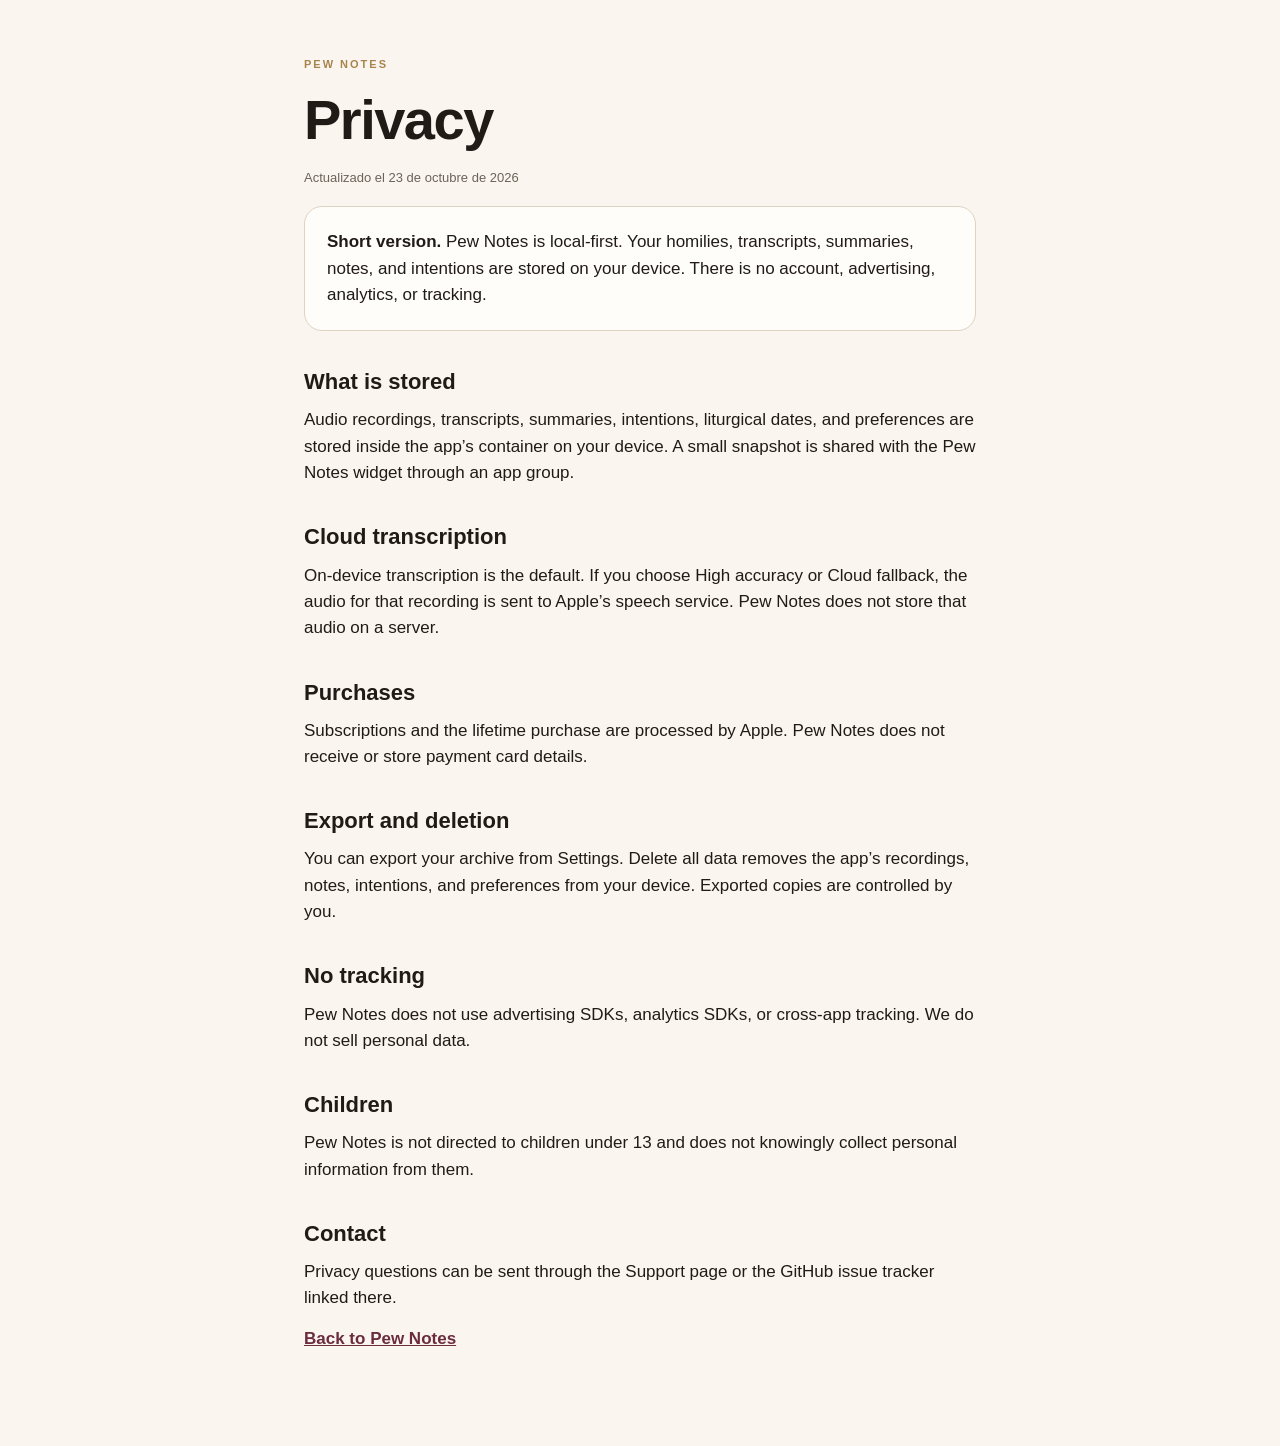
==== privacy-es.html @ 2812076c "Add Pew Notes support, privacy, and terms pages" ====
<!doctype html>
<html lang="es">
<head><meta charset="utf-8"><meta name="viewport" content="width=device-width,initial-scale=1"><title>Privacy — Pew Notes</title><link rel="stylesheet" href="styles.css"></head>
<body><main>
<p class="eyebrow">PEW NOTES</p><h1>Privacy</h1><p class="updated">Actualizado el 23 de octubre de 2026</p>
<div class="card"><strong>Short version.</strong> Pew Notes is local-first. Your homilies, transcripts, summaries, notes, and intentions are stored on your device. There is no account, advertising, analytics, or tracking.</div>
<h2>What is stored</h2>
<p>Audio recordings, transcripts, summaries, intentions, liturgical dates, and preferences are stored inside the app’s container on your device. A small snapshot is shared with the Pew Notes widget through an app group.</p>
<h2>Cloud transcription</h2>
<p>On-device transcription is the default. If you choose High accuracy or Cloud fallback, the audio for that recording is sent to Apple’s speech service. Pew Notes does not store that audio on a server.</p>
<h2>Purchases</h2>
<p>Subscriptions and the lifetime purchase are processed by Apple. Pew Notes does not receive or store payment card details.</p>
<h2>Export and deletion</h2>
<p>You can export your archive from Settings. Delete all data removes the app’s recordings, notes, intentions, and preferences from your device. Exported copies are controlled by you.</p>
<h2>No tracking</h2>
<p>Pew Notes does not use advertising SDKs, analytics SDKs, or cross-app tracking. We do not sell personal data.</p>
<h2>Children</h2>
<p>Pew Notes is not directed to children under 13 and does not knowingly collect personal information from them.</p>
<h2>Contact</h2>
<p>Privacy questions can be sent through the Support page or the GitHub issue tracker linked there.</p>
<p><a href="index.html">Back to Pew Notes</a></p>
</main></body></html>
---- styles.css ----
:root { color-scheme: light; --paper:#faf6ef; --ink:#211b17; --muted:#6c6259; --wine:#6b2c3e; --gold:#a9834e; --line:#ded2c0; }
* { box-sizing:border-box; }
body { margin:0; background:var(--paper); color:var(--ink); font:17px/1.55 -apple-system,BlinkMacSystemFont,"Segoe UI",sans-serif; }
main { max-width:720px; margin:0 auto; padding:56px 24px 80px; }
.eyebrow { font-size:11px; letter-spacing:2px; font-weight:700; color:var(--gold); margin:0 0 18px; }
h1 { font-size:clamp(34px,6vw,56px); line-height:1.02; letter-spacing:-1.5px; margin:0 0 20px; }
h2 { font-size:22px; margin:34px 0 8px; }
p { margin:0 0 14px; }
.lead { font-size:20px; color:var(--muted); max-width:560px; }
nav { display:flex; gap:20px; margin:30px 0 36px; flex-wrap:wrap; }
a { color:var(--wine); font-weight:600; }
.small, .updated { color:var(--muted); font-size:13px; }
.card { border:1px solid var(--line); border-radius:18px; padding:22px; background:#fffdf9; margin:18px 0; }
ul { padding-left:22px; }
li { margin:8px 0; }
hr { border:0; border-top:1px solid var(--line); margin:30px 0; }
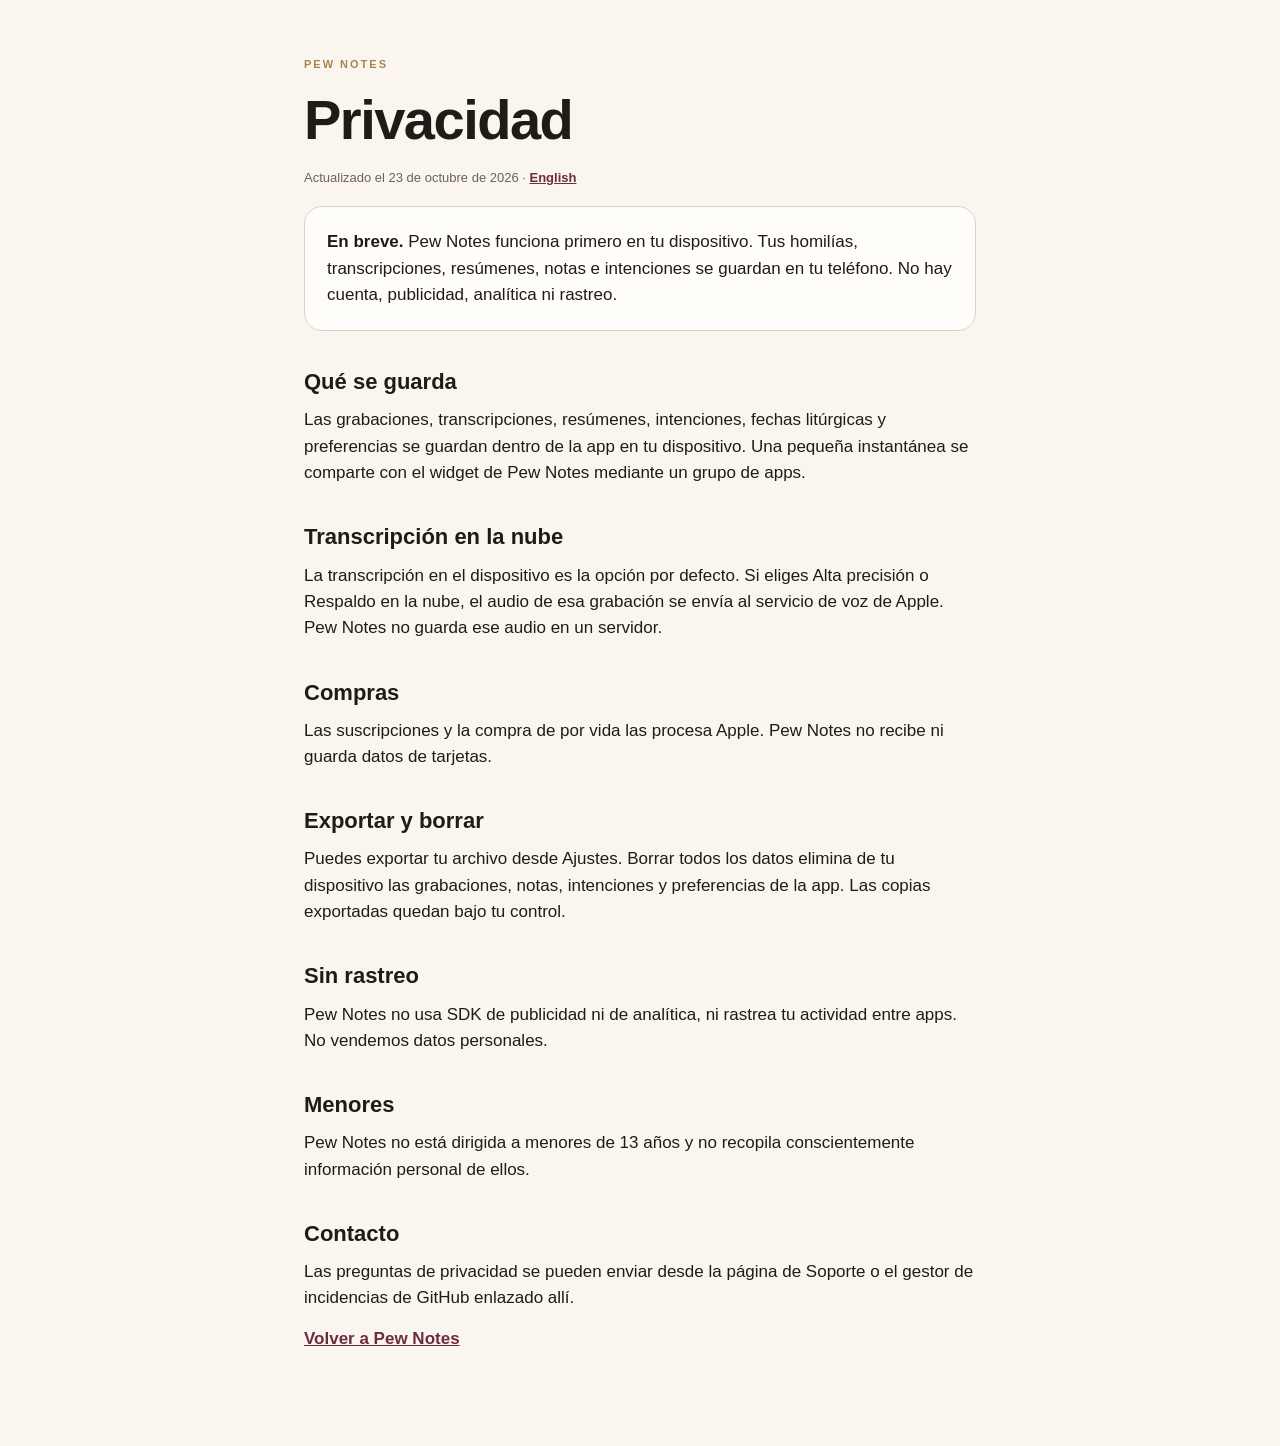
==== commit af07645c: "Add Spanish privacy and terms pages" ====
--- a/privacy-es.html
+++ b/privacy-es.html
@@ -1,22 +1,22 @@
 <!doctype html>
 <html lang="es">
-<head><meta charset="utf-8"><meta name="viewport" content="width=device-width,initial-scale=1"><title>Privacy — Pew Notes</title><link rel="stylesheet" href="styles.css"></head>
+<head><meta charset="utf-8"><meta name="viewport" content="width=device-width,initial-scale=1"><title>Privacidad — Pew Notes</title><link rel="stylesheet" href="styles.css"></head>
 <body><main>
-<p class="eyebrow">PEW NOTES</p><h1>Privacy</h1><p class="updated">Actualizado el 23 de octubre de 2026</p>
-<div class="card"><strong>Short version.</strong> Pew Notes is local-first. Your homilies, transcripts, summaries, notes, and intentions are stored on your device. There is no account, advertising, analytics, or tracking.</div>
-<h2>What is stored</h2>
-<p>Audio recordings, transcripts, summaries, intentions, liturgical dates, and preferences are stored inside the app’s container on your device. A small snapshot is shared with the Pew Notes widget through an app group.</p>
-<h2>Cloud transcription</h2>
-<p>On-device transcription is the default. If you choose High accuracy or Cloud fallback, the audio for that recording is sent to Apple’s speech service. Pew Notes does not store that audio on a server.</p>
-<h2>Purchases</h2>
-<p>Subscriptions and the lifetime purchase are processed by Apple. Pew Notes does not receive or store payment card details.</p>
-<h2>Export and deletion</h2>
-<p>You can export your archive from Settings. Delete all data removes the app’s recordings, notes, intentions, and preferences from your device. Exported copies are controlled by you.</p>
-<h2>No tracking</h2>
-<p>Pew Notes does not use advertising SDKs, analytics SDKs, or cross-app tracking. We do not sell personal data.</p>
-<h2>Children</h2>
-<p>Pew Notes is not directed to children under 13 and does not knowingly collect personal information from them.</p>
-<h2>Contact</h2>
-<p>Privacy questions can be sent through the Support page or the GitHub issue tracker linked there.</p>
-<p><a href="index.html">Back to Pew Notes</a></p>
+<p class="eyebrow">PEW NOTES</p><h1>Privacidad</h1><p class="updated">Actualizado el 23 de octubre de 2026 · <a href="privacy.html" lang="en">English</a></p>
+<div class="card"><strong>En breve.</strong> Pew Notes funciona primero en tu dispositivo. Tus homilías, transcripciones, resúmenes, notas e intenciones se guardan en tu teléfono. No hay cuenta, publicidad, analítica ni rastreo.</div>
+<h2>Qué se guarda</h2>
+<p>Las grabaciones, transcripciones, resúmenes, intenciones, fechas litúrgicas y preferencias se guardan dentro de la app en tu dispositivo. Una pequeña instantánea se comparte con el widget de Pew Notes mediante un grupo de apps.</p>
+<h2>Transcripción en la nube</h2>
+<p>La transcripción en el dispositivo es la opción por defecto. Si eliges Alta precisión o Respaldo en la nube, el audio de esa grabación se envía al servicio de voz de Apple. Pew Notes no guarda ese audio en un servidor.</p>
+<h2>Compras</h2>
+<p>Las suscripciones y la compra de por vida las procesa Apple. Pew Notes no recibe ni guarda datos de tarjetas.</p>
+<h2>Exportar y borrar</h2>
+<p>Puedes exportar tu archivo desde Ajustes. Borrar todos los datos elimina de tu dispositivo las grabaciones, notas, intenciones y preferencias de la app. Las copias exportadas quedan bajo tu control.</p>
+<h2>Sin rastreo</h2>
+<p>Pew Notes no usa SDK de publicidad ni de analítica, ni rastrea tu actividad entre apps. No vendemos datos personales.</p>
+<h2>Menores</h2>
+<p>Pew Notes no está dirigida a menores de 13 años y no recopila conscientemente información personal de ellos.</p>
+<h2>Contacto</h2>
+<p>Las preguntas de privacidad se pueden enviar desde la página de Soporte o el gestor de incidencias de GitHub enlazado allí.</p>
+<p><a href="index.html">Volver a Pew Notes</a></p>
 </main></body></html>
